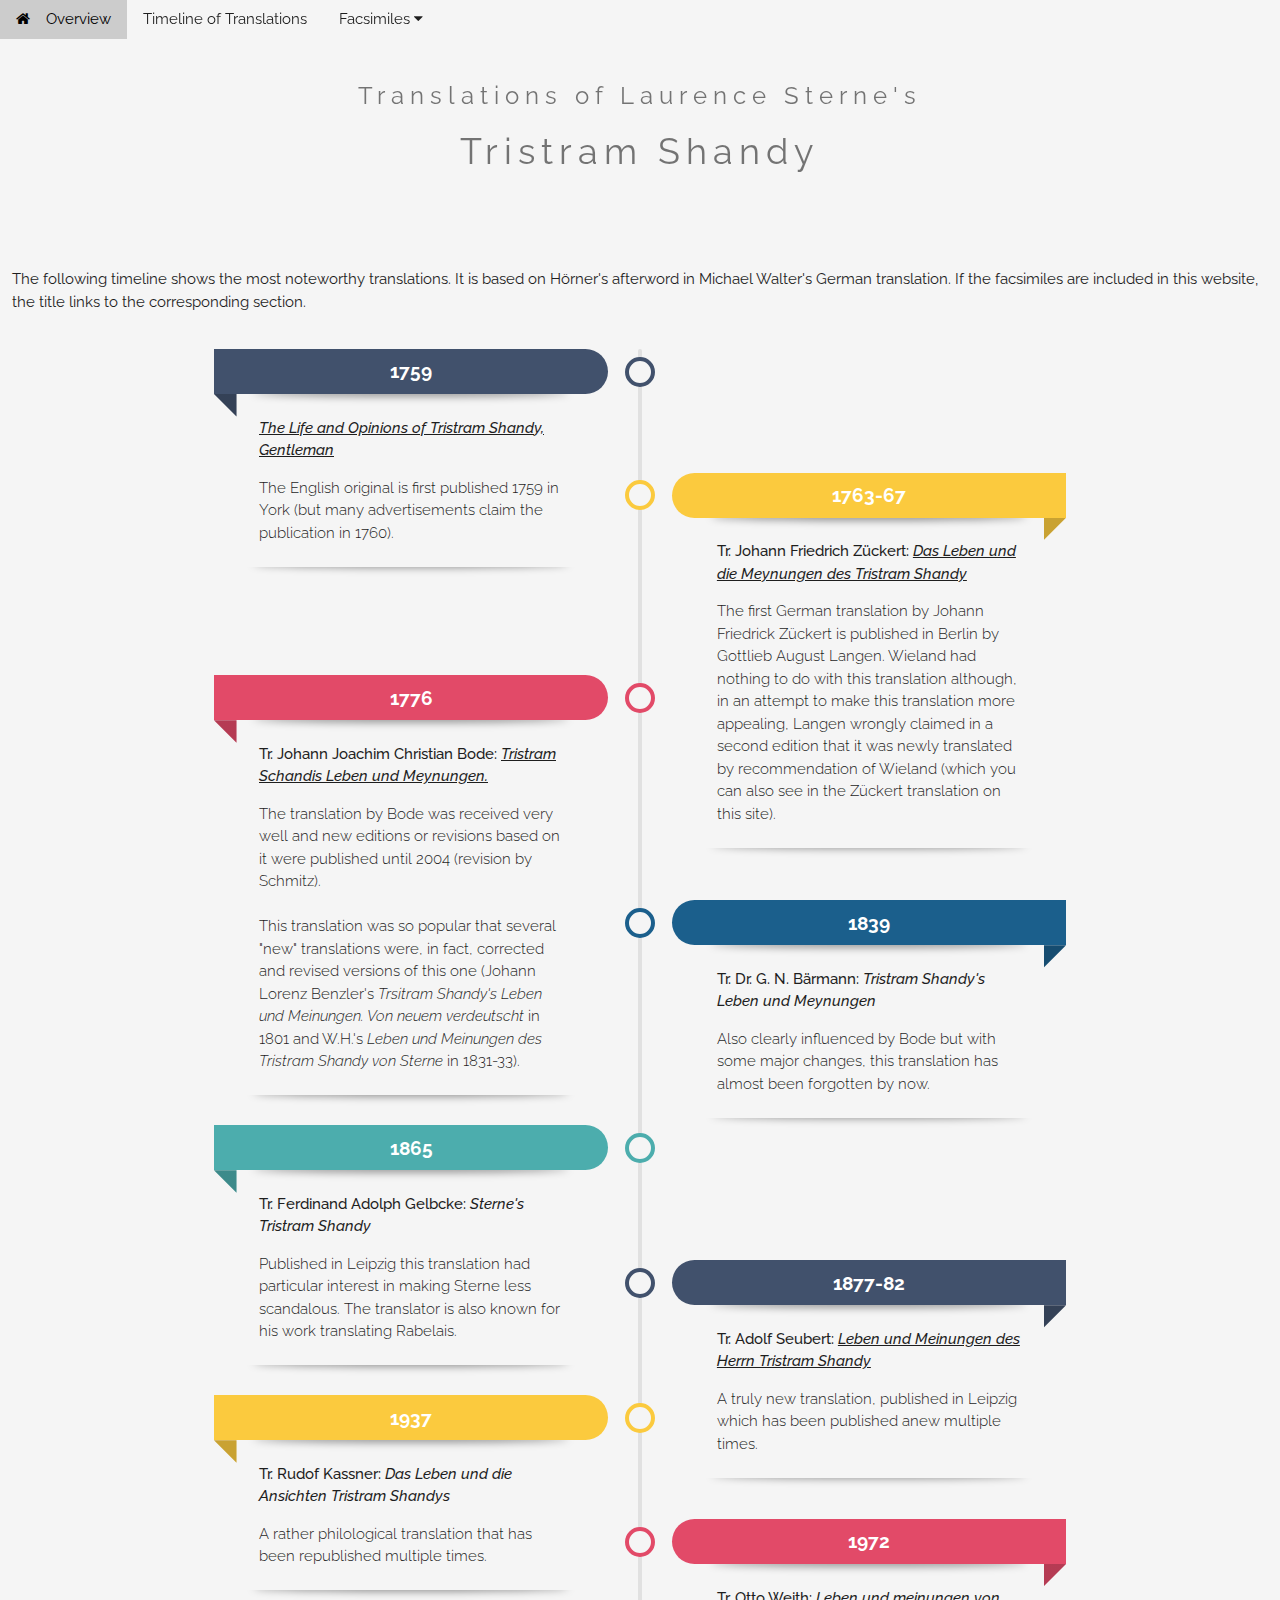
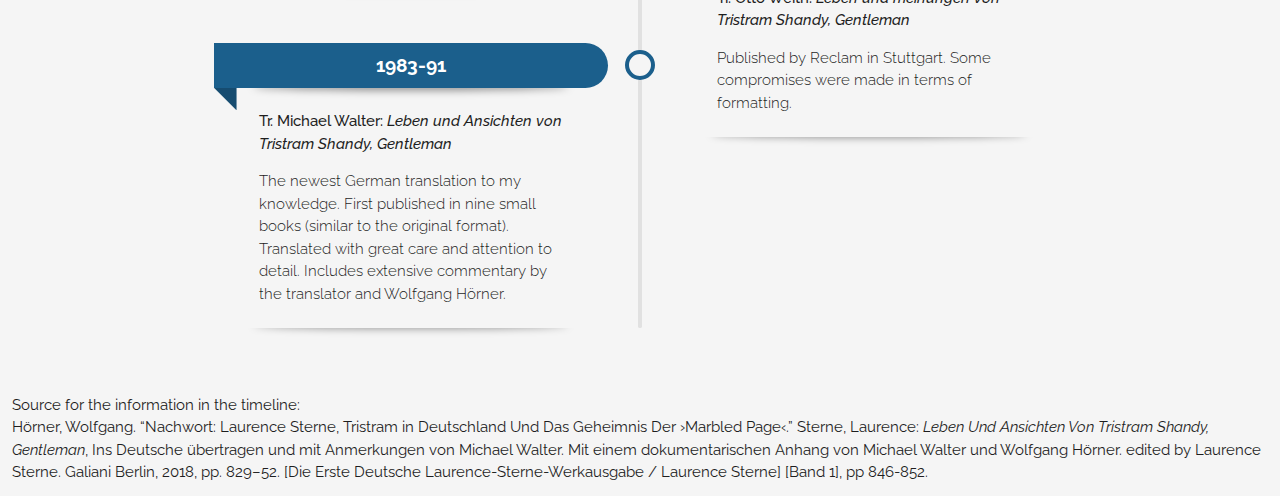
==== about_the_translations.html @ 1ce9502c "fin version" ====
<!DOCTYPE html>
<html>
<head>
  <title>Shandy</title>
<meta charset="UTF-8">
<meta name="viewport" content="width=device-width, initial-scale=1">
<link rel="stylesheet" href="https://www.w3schools.com/w3css/4/w3.css">
<link rel="stylesheet" href="https://www.w3schools.com/lib/w3-theme-black.css">
<link rel="stylesheet" href="https://cdnjs.cloudflare.com/ajax/libs/font-awesome/4.7.0/css/font-awesome.min.css">
<link rel="stylesheet" href="https://fonts.googleapis.com/css?family=Raleway">
<link rel="stylesheet" href="timeline.css">
<style>
body,h1 {font-family: "Raleway", Arial, sans-serif}
h1 {letter-spacing: 6px}
.w3-row-padding img {margin-bottom: 12px}
</style>
</head>
<body>
  <div class="w3-top">
    <div class="w3-bar w3-theme-d2 w3-left-align" style="z-index: 99;">
      <a class="w3-bar-item w3-button w3-hide-medium w3-hide-large w3-right w3-hover-white w3-theme-d2"
        href="javascript:void(0);" onclick="openNav()"><i class="fa fa-bars"></i></a>
      <a href="index.html" class="w3-bar-item w3-button w3-dark-grey"><i
          class="fa fa-home w3-margin-right"></i>Overview</a>
          <a href="about_the_translations.html" class="w3-bar-item w3-button w3-hide-small">Timeline of Translations</a>
      <div class="w3-dropdown-hover w3-hide-small">
        <button class="w3-button" title="Facsimiles">Facsimiles <i class="fa fa-caret-down"></i></button>
        <div class="w3-dropdown-content w3-card-4 w3-bar-block">
          <a href="original.html" class="w3-bar-item w3-button">Original Text</a>
          <a href="bode.html" class="w3-bar-item w3-button">Bode Translation</a>
          <a href="zueckert.html" class="w3-bar-item w3-button">Zückert Translation</a>
          <a href="seubert.html" class="w3-bar-item w3-button">Seubert Translation</a>
          <a href="comparative_view.html" class="w3-bar-item w3-button">Comparative View</a>
        </div>
      </div>
    </div>
  </div>


  <!--Hamburger Bar-->
  <div id="hamBar" class="w3-bar-block w3-black w3-hide w3-hide-large w3-hide-medium w3-top" style="margin-top:46px; z-index:99">
    <a href="about_the_translations.html" class="w3-bar-item w3-button w3-padding-large" onclick="openNav()">Timeline of Translations</a>
    <a href="original.html" class="w3-bar-item w3-button w3-padding-large" onclick="openNav()">Original</a>
    <a href="bode.html" class="w3-bar-item w3-button w3-padding-large" onclick="openNav()">Bode</a>
    <a href="zueckert.html" class="w3-bar-item w3-button w3-padding-large" onclick="openNav()">Zückert</a>
    <a href="seubert.html" class="w3-bar-item w3-button w3-padding-large" onclick="openNav()">Seubert</a>
    <a href="comparative_view.html" class="w3-bar-item w3-button w3-padding-large" onclick="openNav()">Comparative View</a>

  </div>
  <!-- !PAGE CONTENT! -->
  <div class="w3-content" style="max-width:1500px">
  
  <!-- Header -->
  <header class="w3-panel w3-center w3-opacity" style="padding:52px 10px">
    <h1 class="w3-xlarge">Translations of Laurence Sterne's</h1>
    <h1>Tristram Shandy</h1>
  </header>

  <div class="w3-left-align" style="padding:12px">
    <p> The following timeline shows the most noteworthy translations. It is based on Hörner's afterword in Michael Walter's German translation. 
      If the facsimiles are included in this website, the title links to the corresponding section.</p>

      </div>

    <!-- Timeline -->


    <ul style="padding:24px">
      <li style="--accent-color:#41516C">
        <div class="date">1759</div>
        <div class="title"><a href="original.html"><em>The Life and Opinions of Tristram Shandy, Gentleman</em></a></div>
        <div class="descr">The English original is first published 1759 in York (but many advertisements claim the
          publication in 1760). </div>
      </li>
      <li style="--accent-color:#FBCA3E">
        <div class="date">1763-67</div>
        <div class="title">Tr. Johann Friedrich Zückert: <a href="zueckert.html"><em>Das Leben und die Meynungen des Tristram Shandy</em></a>
        </div>
        <div class="descr">The first German translation by Johann Friedrick Zückert is published in Berlin by Gottlieb
          August Langen. Wieland had nothing to do with this translation although, in an attempt to make this
          translation more appealing, Langen wrongly claimed in a second edition that it was newly translated by
          recommendation of Wieland (which you can also see in the Zückert translation on this site). </div>
      </li>
      <li style="--accent-color:#E24A68">
        <div class="date">1776</div>
        <div class="title">Tr. Johann Joachim Christian Bode: <a href="bode.html"><em>Tristram Schandis Leben und Meynungen.</em></a></div>
        <div class="descr">The translation by Bode was received very well and new editions or revisions based on it were
          published until 2004 (revision by Schmitz). </div>
        <div class="descr">This translation was so popular that several "new" translations were, in fact, corrected and
          revised versions of this one (Johann Lorenz Benzler's <em>Trsitram Shandy's Leben und Meinungen. Von neuem
            verdeutscht</em> in 1801 and W.H.'s <em>Leben und Meinungen des Tristram Shandy von Sterne</em> in 1831-33).
        </div>
      </li>
      <li style="--accent-color:#1B5F8C">
        <div class="date">1839</div>
        <div class="title">Tr. Dr. G. N. Bärmann: <em>Tristram Shandy's Leben und Meynungen</em></div>
        <div class="descr">Also clearly influenced by Bode but with some major changes, this translation has almost been
          forgotten by now. </div>
      </li>
      <li style="--accent-color:#4CADAD">
        <div class="date">1865</div>
        <div class="title">Tr. Ferdinand Adolph Gelbcke: <em>Sterne's Tristram Shandy</em></div>
        <div class="descr">Published in Leipzig this translation had particular interest in making Sterne less
          scandalous. The translator is also known for his work translating Rabelais. </div>
      </li>
      <li style="--accent-color:#41516C">
        <div class="date">1877-82</div>
        <div class="title">Tr. Adolf Seubert: <a href="seubert.html"><em>Leben und Meinungen des Herrn Tristram Shandy</em></a></div>
        <div class="descr">A truly new translation, published in Leipzig which has been published anew multiple times.
        </div>
      </li>
      <li style="--accent-color:#FBCA3E">
        <div class="date">1937</div>
        <div class="title">Tr. Rudof Kassner: <em>Das Leben und die Ansichten Tristram Shandys</em></em></div>
        <div class="descr">A rather philological translation that has been republished multiple times.</div>
      </li>
      <li style="--accent-color:#E24A68">
        <div class="date">1972</div>
        <div class="title">Tr. Otto Weith: <em>Leben und meinungen von Tristram Shandy, Gentleman</em></div>
        <div class="descr">Published by Reclam in Stuttgart. Some compromises were made in terms of formatting.</div>
      </li>
      <li style="--accent-color:#1B5F8C">
        <div class="date">1983-91</div>
        <div class="title">Tr. Michael Walter: <em>Leben und Ansichten von Tristram Shandy, Gentleman</em></div>
        <div class="descr">The newest German translation to my knowledge. First published in nine small books (similar to the original format). Translated with great care and attention to detail. Includes extensive commentary by the translator and Wolfgang Hörner. </div>
      </li>
    </ul>
   </div>
   <div class="w3-left-align" style="padding:12px">
   <p>
    Source for the information in the timeline: 
   </p>
   <p>Hörner, Wolfgang. “Nachwort: Laurence Sterne, Tristram in Deutschland Und Das Geheimnis Der ›Marbled Page‹.” Sterne, Laurence: <em>Leben Und Ansichten Von Tristram Shandy, Gentleman</em>, Ins Deutsche übertragen und mit Anmerkungen von Michael Walter. Mit einem dokumentarischen Anhang von Michael Walter und Wolfgang Hörner. edited by Laurence Sterne. Galiani Berlin, 2018, pp. 829–52. [Die Erste Deutsche Laurence-Sterne-Werkausgabe / Laurence Sterne] [Band 1], pp 846-852. 
  </p>
</div>


  </div>

  <script>
    function openNav() {
      var x = document.getElementById("hamBar");
      if (x.className.indexOf("w3-show") == -1) {
        x.className += " w3-show";
      } else { 
        x.className = x.className.replace(" w3-show", "");
      }
    }
    </script>

  </body>
  </html>
---- timeline.css ----
@import url("https://fonts.googleapis.com/css2?family=Poppins:wght@300;500;700&display=swap");

*,
*::before,
*::after {
  margin: 0;
  padding: 0;
  box-sizing: border-box;
}

body {
  --color: rgba(30, 30, 30);
  --bgColor: rgba(245, 245, 245);
  min-height: 100vh;
  display: grid;
  align-content: center;
  gap: 2rem;
  font-family: "Poppins", sans-serif;
  color: var(--color);
  background: var(--bgColor);
}

h1 {
  text-align: center;
}

ul {
  --col-gap: 2rem;
  --row-gap: 2rem;
  --line-w: 0.25rem;
  display: grid;
  grid-template-columns: var(--line-w) 1fr;
  grid-auto-columns: max-content;
  column-gap: var(--col-gap);
  list-style: none;
  width: min(60rem, 90%);
  margin-inline: auto;
}

/* line */
ul::before {
  content: "";
  grid-column: 1;
  grid-row: 1 / span 20;
  background: rgb(225, 225, 225);
  border-radius: calc(var(--line-w) / 2);
}

/* columns*/

/* row gaps */
ul li:not(:last-child) {
  margin-bottom: var(--row-gap);
}

/* card */
ul li {
  grid-column: 2;
  --inlineP: 1.5rem;
  margin-inline: var(--inlineP);
  grid-row: span 2;
  display: grid;
  grid-template-rows: min-content min-content min-content;
}

/* date */
ul li .date {
  --dateH: 3rem;
  height: var(--dateH);
  margin-inline: calc(var(--inlineP) * -1);

  text-align: center;
  background-color: var(--accent-color);

  color: white;
  font-size: 1.25rem;
  font-weight: 700;

  display: grid;
  place-content: center;
  position: relative;

  border-radius: calc(var(--dateH) / 2) 0 0 calc(var(--dateH) / 2);
}

/* date flap */
ul li .date::before {
  content: "";
  width: var(--inlineP);
  aspect-ratio: 1;
  background: var(--accent-color);
  background-image: linear-gradient(rgba(0, 0, 0, 0.2) 100%, transparent);
  position: absolute;
  top: 100%;

  clip-path: polygon(0 0, 100% 0, 0 100%);
  right: 0;
}

/* circle */
ul li .date::after {
  content: "";
  position: absolute;
  width: 2rem;
  aspect-ratio: 1;
  background: var(--bgColor);
  border: 0.3rem solid var(--accent-color);
  border-radius: 50%;
  top: 50%;

  transform: translate(50%, -50%);
  right: calc(100% + var(--col-gap) + var(--line-w) / 2);
}

/* title descr */
ul li .title,
ul li .descr {
  background: var(--bgColor);
  position: relative;
  padding-inline: 1.5rem;
}
ul li .title {
  overflow: hidden;
  padding-block-start: 1.5rem;
  padding-block-end: 1rem;
  font-weight: 500;
}
ul li .descr {
  padding-block-end: 1.5rem;
  font-weight: 300;
}

/* shadows */
ul li .title::before,
ul li .descr::before {
  content: "";
  position: absolute;
  width: 90%;
  height: 0.5rem;
  background: rgba(0, 0, 0, 0.5);
  left: 50%;
  border-radius: 50%;
  filter: blur(4px);
  transform: translate(-50%, 50%);
}
ul li .title::before {
  bottom: calc(100% + 0.125rem);
}

ul li .descr::before {
  z-index: -1;
  bottom: 0.25rem;
}

@media (min-width: 40rem) {
  ul {
    grid-template-columns: 1fr var(--line-w) 1fr;
  }
  ul::before {
    grid-column: 2;
  }
  ul li:nth-child(odd) {
    grid-column: 1;
  }
  ul li:nth-child(even) {
    grid-column: 3;
  }

  /* start second card */
  ul li:nth-child(2) {
    grid-row: 2/4;
  }

  ul li:nth-child(odd) .date::before {
    clip-path: polygon(0 0, 100% 0, 100% 100%);
    left: 0;
  }

  ul li:nth-child(odd) .date::after {
    transform: translate(-50%, -50%);
    left: calc(100% + var(--col-gap) + var(--line-w) / 2);
  }
  ul li:nth-child(odd) .date {
    border-radius: 0 calc(var(--dateH) / 2) calc(var(--dateH) / 2) 0;
  }
}

.credits {
  margin-top: 1rem;
  text-align: right;
}
.credits a {
  color: var(--color);
}
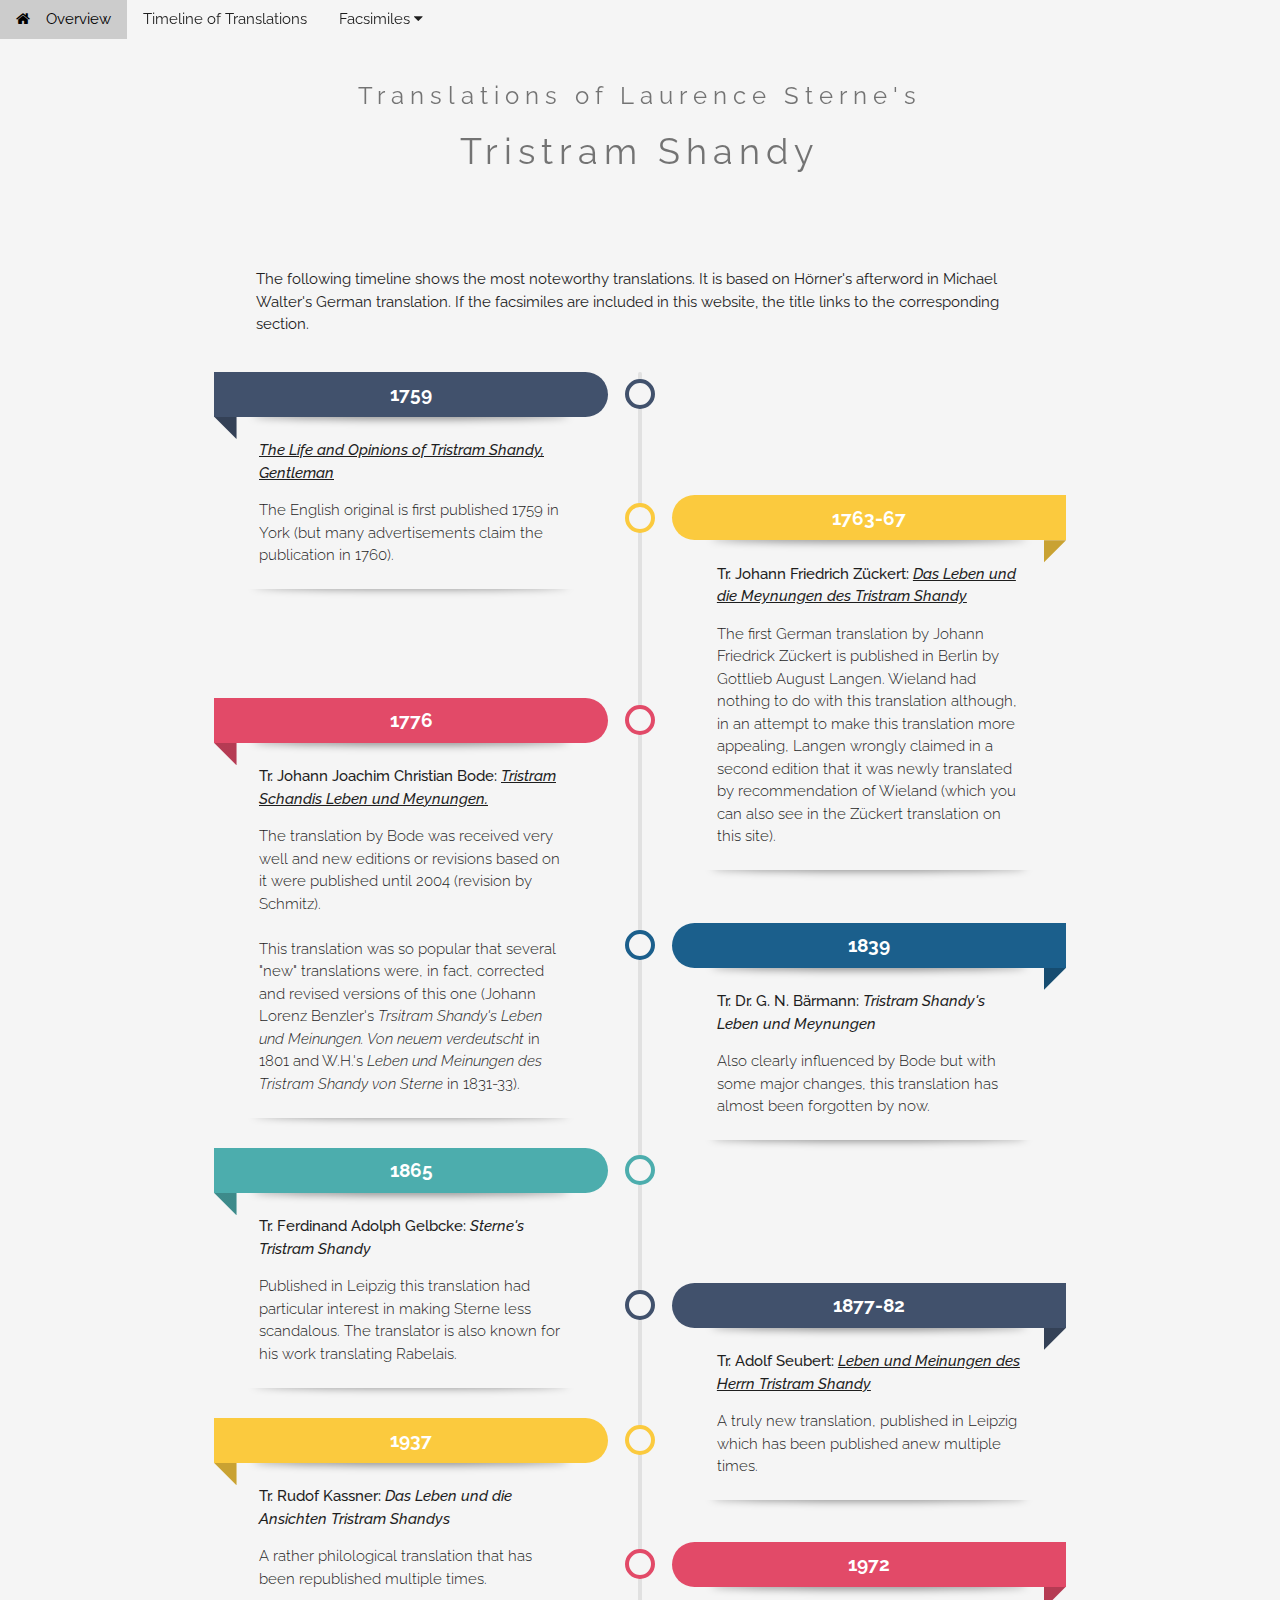
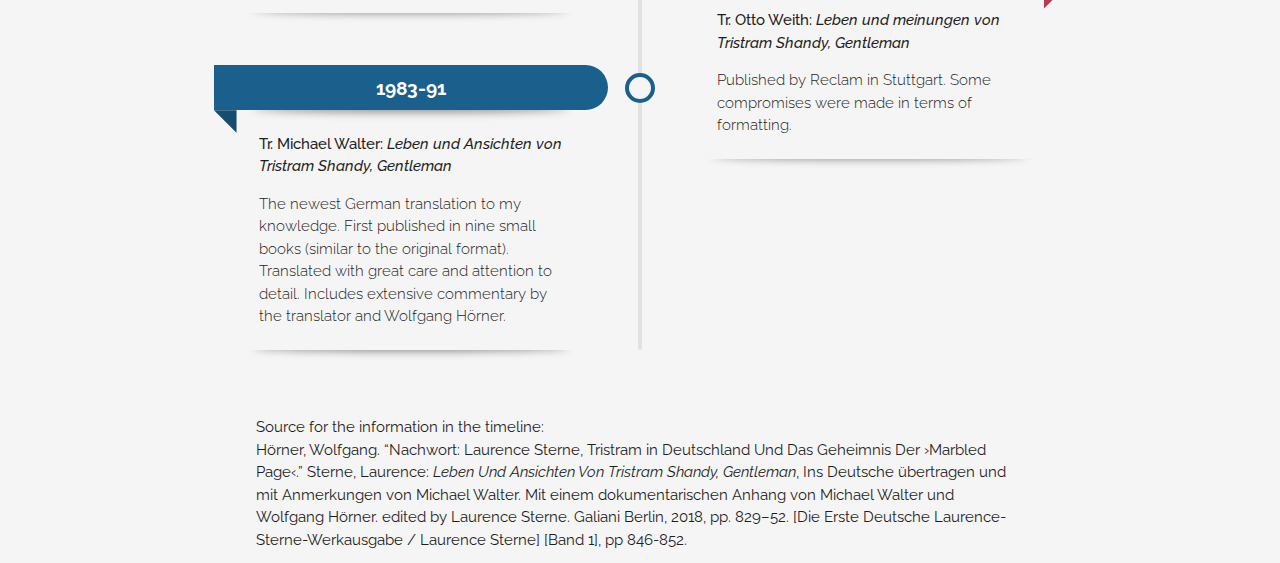
==== commit 6af17546: "additional padding" ====
--- a/about_the_translations.html
+++ b/about_the_translations.html
@@ -56,7 +56,7 @@
     <h1>Tristram Shandy</h1>
   </header>
 
-  <div class="w3-left-align" style="padding:12px">
+  <div class="w3-left-align" style="padding:12px; padding-right: 20%; padding-left: 20%;">
     <p> The following timeline shows the most noteworthy translations. It is based on Hörner's afterword in Michael Walter's German translation. 
       If the facsimiles are included in this website, the title links to the corresponding section.</p>
 
@@ -126,7 +126,7 @@
       </li>
     </ul>
    </div>
-   <div class="w3-left-align" style="padding:12px">
+   <div class="w3-left-align" style="padding:12px; padding-right: 20%; padding-left: 20%;">
    <p>
     Source for the information in the timeline: 
    </p>
